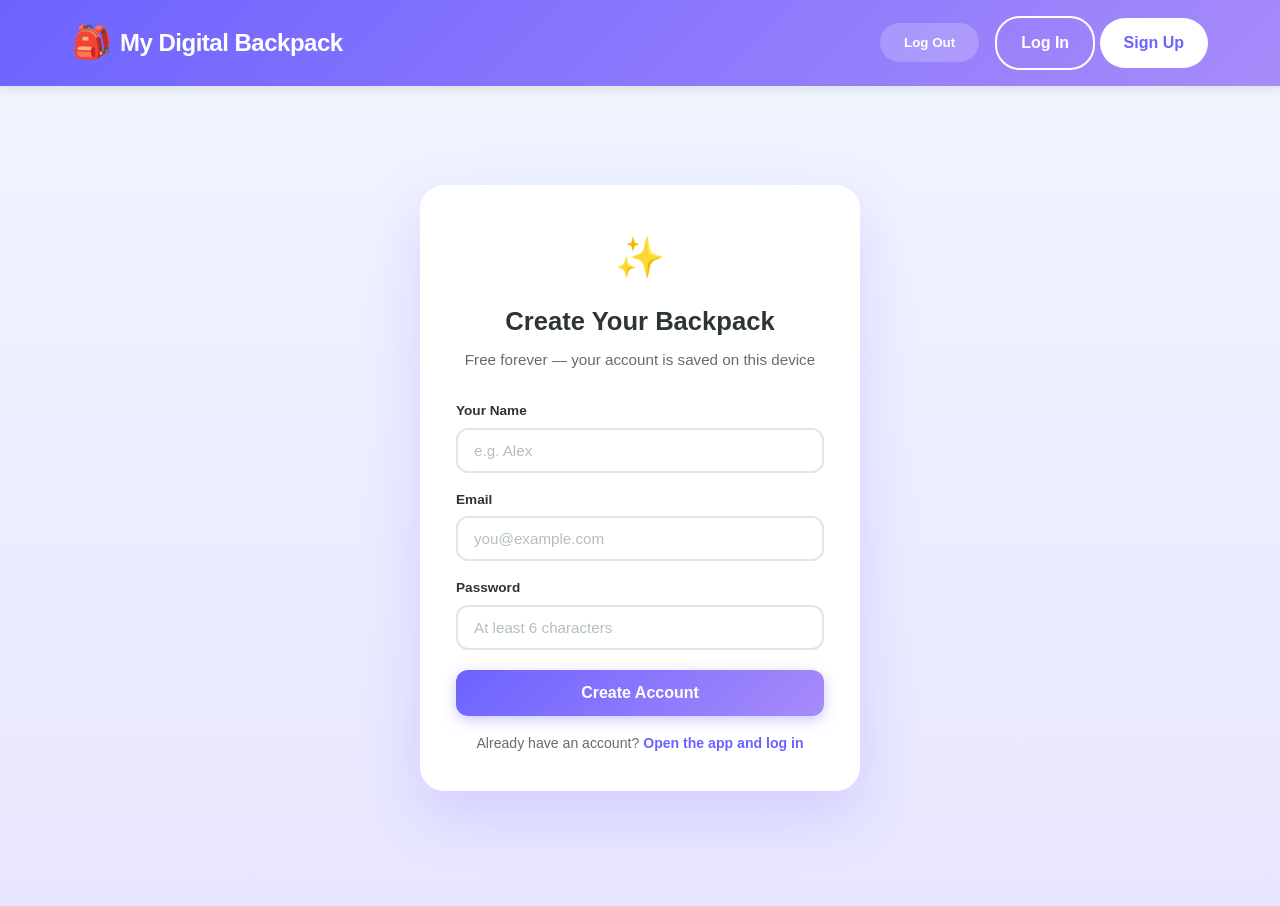
==== accountcreate.html @ aacd1d2f "Add html and js files for authentication, these don't have full user authentication functionality: s" ====
<!DOCTYPE html>
<html lang="en">
<head>
  <meta charset="UTF-8">
  <meta name="viewport" content="width=device-width, initial-scale=1.0">
  <title>Create Account — My Digital Backpack</title>
  <link rel="stylesheet" href="styles.css">
  <script src="auth.js" defer></script>
</head>
<body class="account-create-page">

  <header class="top-header">
    <div class="nav-container">
      <div class="header-brand">
        <a href="index.html" class="header-brand-link">
          <span class="backpack-icon">🎒</span>
          <h1>My Digital Backpack</h1>
        </a>
      </div>
      <div class="auth-buttons" id="authButtons">
        <span class="auth-user-wrap" id="authUserWrap" hidden>
          <span class="auth-greeting" id="authGreeting"></span>
          <button type="button" class="btn btn-logout" id="authLogoutBtn">Log Out</button>
        </span>
        <span class="auth-guest-wrap" id="authGuestWrap">
          <a href="index.html" class="btn btn-login">Log In</a>
          <a href="accountcreate.html" class="btn btn-signup">Sign Up</a>
        </span>
      </div>
    </div>
  </header>

  <main class="account-create-main">
    <div class="account-create-card">
      <div class="account-create-header">
        <span class="modal-icon">✨</span>
        <h2>Create Your Backpack</h2>
        <p>Free forever — your account is saved on this device</p>
      </div>
      <form id="accountCreateForm" class="account-create-form" novalidate>
        <div class="form-group">
          <label for="acName">Your Name</label>
          <input type="text" id="acName" name="name" required autocomplete="name" placeholder="e.g. Alex">
        </div>
        <div class="form-group">
          <label for="acEmail">Email</label>
          <input type="email" id="acEmail" name="email" required autocomplete="email" placeholder="you@example.com">
        </div>
        <div class="form-group">
          <label for="acPassword">Password</label>
          <input type="password" id="acPassword" name="password" required autocomplete="new-password" placeholder="At least 6 characters">
        </div>
        <button type="submit" class="modal-btn">Create Account</button>
        <p class="modal-switch">Already have an account? <a href="index.html?login=1">Open the app and log in</a></p>
      </form>
    </div>
  </main>

  <script>
    document.getElementById('accountCreateForm').addEventListener('submit', async function (e) {
      e.preventDefault();
      var name = document.getElementById('acName').value;
      var email = document.getElementById('acEmail').value;
      var password = document.getElementById('acPassword').value;
      var result = await window.registerBackpackAccount(name, email, password);
      if (!result.ok) {
        alert(result.message);
        return;
      }
      window.location.href = 'index.html';
    });
  </script>
</body>
</html>
---- styles.css ----
*, *::before, *::after {
  margin: 0;
  padding: 0;
  box-sizing: border-box;
}

:root {
  --primary: #6C63FF;
  --primary-light: #a5a0ff;
  --accent: #FF6584;
  --bg: #f0f4ff;
  --surface: #ffffff;
  --text: #2d3436;
  --text-light: #636e72;
  --border: #dfe6e9;
  --radius: 16px;
}

body {
  font-family: 'Segoe UI', Tahoma, Geneva, Verdana, sans-serif;
  line-height: 1.6;
  color: var(--text);
  overflow-x: hidden;
  background: var(--bg);
  min-height: 100vh;
  display: flex;
  flex-direction: column;
}

/* =====================
   top header - fixed at top, always visible while scrolling
   ===================== */
.top-header {
  background: linear-gradient(135deg, #6C63FF 0%, #a78bfa 100%);
  color: white;
  padding: 1rem 0;
  position: fixed;
  width: 100%;
  top: 0;
  z-index: 1000;
  box-shadow: 0 2px 10px rgba(0,0,0,0.1);
}

.nav-container {
  max-width: 1200px;
  margin: 0 auto;
  display: flex;
  justify-content: space-between;
  align-items: center;
  padding: 0 2rem;
}

.header-brand {
  display: flex;
  align-items: center;
  gap: 12px;
}

.backpack-icon {
  font-size: 2rem;
}

.top-header h1 {
  font-size: 1.5rem;
  font-weight: 800;
  color: #fff;
  letter-spacing: -0.5px;
}

.auth-buttons {
  display: flex;
  gap: 1rem;
  align-items: center;
}

.auth-user-wrap {
  display: flex;
  align-items: center;
  gap: 0.75rem;
  flex-wrap: wrap;
  justify-content: flex-end;
}

.auth-greeting {
  color: #fff;
  font-weight: 600;
  font-size: 0.95rem;
  max-width: 200px;
  overflow: hidden;
  text-overflow: ellipsis;
  white-space: nowrap;
}

.btn-logout {
  background: rgba(255, 255, 255, 0.2);
  color: #fff;
  border: 2px solid rgba(255, 255, 255, 0.85);
}

.btn-logout:hover {
  background: #fff;
  color: var(--primary);
}

.header-brand-link {
  display: flex;
  align-items: center;
  gap: 0.5rem;
  text-decoration: none;
  color: inherit;
}

/* =====================
   buttons - shared base styles, login/signup variants below
   ===================== */
.btn {
  padding: 0.75rem 1.5rem;
  border-radius: 25px;
  font-weight: 600;
  cursor: pointer;
  transition: all 0.3s ease;
  border: none;
  text-decoration: none;
  display: inline-block;
}

.btn-login {
  background: transparent;
  color: white;
  border: 2px solid white;
}

.btn-login:hover {
  background: white;
  color: var(--primary);
}

.btn-signup {
  background: white;
  color: var(--primary);
}

.btn-signup:hover {
  transform: translateY(-2px);
  box-shadow: 0 5px 15px rgba(0,0,0,0.2);
}

.btn-large {
  padding: 1rem 2.5rem;
  font-size: 1.1rem;
}

/* =====================
   toolbar / nav - sticks just below the fixed header
   ===================== */
.toolbar {
  background: var(--surface);
  border-bottom: 2px solid var(--border);
  padding: 0 24px;
  display: flex;
  justify-content: center;
  position: sticky;
  top: 80px;
  z-index: 100;
  box-shadow: 0 2px 8px rgba(0,0,0,0.04);
}

.toolbar nav {
  display: flex;
  gap: 4px;
  max-width: 700px;
  width: 100%;
  justify-content: space-between;
}

.toolbar a {
  display: flex;
  flex-direction: column;
  align-items: center;
  gap: 4px;
  text-decoration: none;
  color: var(--text-light);
  font-size: 0.78rem;
  font-weight: 600;
  padding: 12px 16px;
  border-radius: 12px;
  transition: all 0.2s ease;
  position: relative;
}

.toolbar a .nav-icon {
  font-size: 1.4rem;
  line-height: 1;
}

.toolbar a:hover {
  background: var(--bg);
  color: var(--primary);
}

.toolbar a.active {
  color: var(--primary);
  background: #eef0ff;
}

.toolbar a.active::after {
  content: '';
  position: absolute;
  bottom: -2px;
  left: 20%;
  right: 20%;
  height: 3px;
  border-radius: 3px 3px 0 0;
  background: var(--primary);
}

.toolbar .nav-new-wrapper {
  position: relative;
}

.toolbar a.nav-new {
  color: var(--accent);
}

.toolbar a.nav-new:hover {
  background: #fff0f3;
  color: #e84565;
}

/* Dropdown */
.new-dropdown {
  display: none;
  position: absolute;
  top: calc(100% + 10px);
  left: 50%;
  transform: translateX(-50%);
  background: var(--surface);
  border: 1px solid var(--border);
  border-radius: 12px;
  box-shadow: 0 8px 24px rgba(0,0,0,0.12);
  min-width: 180px;
  padding: 8px 0;
  z-index: 200;
  animation: dropdownFade 0.15s ease;
}

.new-dropdown.show {
  display: block;
}

@keyframes dropdownFade {
  from { opacity: 0; transform: translateX(-50%) translateY(-6px); }
  to   { opacity: 1; transform: translateX(-50%) translateY(0); }
}

.new-dropdown a {
  display: flex;
  flex-direction: row;
  align-items: center;
  gap: 10px;
  padding: 10px 18px;
  font-size: 0.9rem;
  font-weight: 600;
  color: var(--text);
  text-decoration: none;
  border-radius: 0;
  transition: background 0.15s;
}

.new-dropdown a:hover {
  background: var(--bg);
  color: var(--primary);
}

.new-dropdown a .dropdown-icon {
  font-size: 1.2rem;
}

/* =====================
   page system - only the active page is shown, the rest are hidden
   ===================== */
.page {
  display: none;
  flex: 1;
  flex-direction: column;
}

.page.active {
  display: flex;
  flex-direction: column;
}

main {
  flex: 1;
  padding-top: 80px; /* height of fixed header */
}

/* =====================
   inner pages - timer, games, music, and to-do all share this layout
   ===================== */
.inner-page-content {
  flex: 1;
  max-width: 960px;
  width: 100%;
  margin: 0 auto;
  padding: 40px 24px 60px;
}

.page-title {
  font-size: 1.35rem;
  font-weight: 700;
  color: var(--text);
  margin-bottom: 8px;
}

.page-subtitle {
  font-size: 0.95rem;
  color: var(--text-light);
  margin-bottom: 32px;
}

/* =====================
   empty state - shown when a page has no content yet
   ===================== */
.empty-state {
  display: flex;
  flex-direction: column;
  align-items: center;
  justify-content: center;
  padding: 80px 24px;
  text-align: center;
}

.empty-state .empty-icon {
  font-size: 4rem;
  margin-bottom: 20px;
  opacity: 0.6;
}

.empty-state h2 {
  font-size: 1.25rem;
  font-weight: 700;
  color: var(--text);
  margin-bottom: 8px;
}

.empty-state p {
  font-size: 0.95rem;
  color: var(--text-light);
  max-width: 360px;
  line-height: 1.6;
  margin-bottom: 28px;
}

.btn-add {
  display: inline-flex;
  align-items: center;
  gap: 8px;
  background: var(--primary);
  color: #fff !important;
  border: none;
  padding: 12px 28px;
  border-radius: 999px;
  font-size: 0.95rem;
  font-weight: 600;
  cursor: pointer;
  transition: transform 0.2s, box-shadow 0.2s;
  box-shadow: 0 4px 14px rgba(108, 99, 255, 0.35);
  text-decoration: none;
}

.btn-add:hover {
  transform: translateY(-2px);
  box-shadow: 0 6px 20px rgba(108, 99, 255, 0.45);
}

/* =====================
   hero - the big full-screen intro at the top of the homepage
   ===================== */
.hero {
  min-height: 100vh;
  background: linear-gradient(135deg, #6C63FF 0%, #a78bfa 100%);
  display: flex;
  align-items: center;
  justify-content: center;
  text-align: center;
  color: white;
  padding: 6rem 2rem 2rem;
}

.hero-content {
  max-width: 800px;
  animation: fadeInUp 1s ease-out;
}

@keyframes fadeInUp {
  from { opacity: 0; transform: translateY(30px); }
  to   { opacity: 1; transform: translateY(0); }
}

.hero h1 {
  font-size: 3.5rem;
  margin-bottom: 1rem;
  font-weight: 800;
  text-shadow: 2px 2px 4px rgba(0,0,0,0.2);
}

.hero .tagline {
  font-size: 1.5rem;
  margin-bottom: 2rem;
  opacity: 0.95;
}

.hero-description {
  font-size: 1.1rem;
  margin-bottom: 3rem;
  line-height: 1.8;
  opacity: 0.9;
}

.cta-buttons {
  display: flex;
  gap: 1.5rem;
  justify-content: center;
  flex-wrap: wrap;
}

/* =====================
   demo tabs - radio inputs act as tab state, labels do the clicking
   ===================== */
.demo-section {
  padding: 5rem 2rem;
  background: white;
}

.container {
  max-width: 1200px;
  margin: 0 auto;
}

.section-title {
  text-align: center;
  font-size: 2.5rem;
  margin-bottom: 1rem;
  color: var(--primary);
  font-weight: 700;
}

.section-subtitle {
  text-align: center;
  color: #666;
  margin-bottom: 3rem;
  font-size: 1.1rem;
}

.demo-tabs input[type="radio"] {
  display: none;
}

.tab-labels {
  display: flex;
  justify-content: center;
  gap: 1rem;
  margin-bottom: 3rem;
  flex-wrap: wrap;
}

.tab-btn {
  background: white;
  border: 2px solid var(--border);
  padding: 1rem 2rem;
  border-radius: 12px;
  cursor: pointer;
  font-size: 1rem;
  font-weight: 600;
  color: #666;
  transition: all 0.3s ease;
  display: flex;
  align-items: center;
  gap: 0.5rem;
}

.tab-btn:hover {
  border-color: var(--primary);
  color: var(--primary);
}

#tab-schedule:checked ~ .tab-labels label[for="tab-schedule"],
#tab-tasks:checked ~ .tab-labels label[for="tab-tasks"],
#tab-progress:checked ~ .tab-labels label[for="tab-progress"] {
  background: linear-gradient(135deg, #6C63FF 0%, #a78bfa 100%);
  color: white;
  border-color: transparent;
}

.tab-icon {
  font-size: 1.5rem;
}

.demo-content {
  position: relative;
  min-height: 500px;
}

.tab-content {
  display: none;
  animation: fadeIn 0.5s ease-out;
}

#tab-schedule:checked ~ .demo-content .schedule-content,
#tab-tasks:checked ~ .demo-content .tasks-content,
#tab-progress:checked ~ .demo-content .progress-content {
  display: block;
}

@keyframes fadeIn {
  from { opacity: 0; }
  to   { opacity: 1; }
}

.demo-visual {
  display: grid;
  grid-template-columns: 1fr 1fr;
  gap: 3rem;
  align-items: center;
}

.schedule-mockup,
.tasks-mockup,
.progress-mockup {
  background: white;
  border-radius: 15px;
  padding: 2rem;
  box-shadow: 0 10px 40px rgba(0,0,0,0.1);
}

.schedule-header,
.task-header,
.progress-header {
  display: flex;
  justify-content: space-between;
  align-items: center;
  margin-bottom: 1.5rem;
  padding-bottom: 1rem;
  border-bottom: 2px solid #f0f0f0;
}

.schedule-header h3,
.task-header h3,
.progress-header h3 {
  color: var(--primary);
  font-size: 1.3rem;
}

.week-indicator,
.date-indicator,
.semester-indicator {
  color: #999;
  font-size: 0.9rem;
}

.schedule-grid {
  display: flex;
  flex-direction: column;
  gap: 1rem;
}

.time-slot {
  display: flex;
  align-items: center;
  gap: 1rem;
}

.time {
  color: #999;
  font-size: 0.9rem;
  min-width: 80px;
}

.class-block {
  flex: 1;
  padding: 1rem;
  border-radius: 8px;
  font-weight: 600;
  color: white;
}

.class-block.math    { background: linear-gradient(135deg, #6C63FF 0%, #a78bfa 100%); }
.class-block.science { background: linear-gradient(135deg, #f093fb 0%, #f5576c 100%); }
.class-block.study   { background: linear-gradient(135deg, #4facfe 0%, #00f2fe 100%); }
.class-block.english { background: linear-gradient(135deg, #43e97b 0%, #38f9d7 100%); }

.task-list {
  display: flex;
  flex-direction: column;
  gap: 1rem;
}

.task-item {
  display: flex;
  align-items: center;
  gap: 1rem;
  padding: 1rem;
  border-radius: 10px;
  background: #f8f9fa;
  transition: all 0.3s ease;
}

.task-item:hover {
  background: #e9ecef;
  transform: translateX(5px);
}

.task-checkbox {
  width: 20px;
  height: 20px;
  border: 2px solid var(--primary);
  border-radius: 4px;
  flex-shrink: 0;
}

.task-checkbox.checked {
  background: var(--primary);
  position: relative;
}

.task-checkbox.checked::after {
  content: '✓';
  color: white;
  position: absolute;
  top: 50%;
  left: 50%;
  transform: translate(-50%, -50%);
  font-size: 14px;
}

.task-info {
  flex: 1;
  display: flex;
  flex-direction: column;
  gap: 0.25rem;
}

.task-title {
  font-weight: 600;
  color: #333;
}

.task-meta {
  font-size: 0.85rem;
  color: #999;
}

.priority-badge {
  padding: 0.25rem 0.75rem;
  border-radius: 20px;
  font-size: 0.8rem;
  font-weight: 600;
}

.priority-badge.high   { background: #fee; color: #e74c3c; }
.priority-badge.medium { background: #fff3cd; color: #f39c12; }

.task-item.completed { opacity: 0.6; }
.task-item.completed .task-title { text-decoration: line-through; }

.checkmark {
  color: #27ae60;
  font-size: 1.5rem;
}

.progress-stats {
  display: flex;
  flex-direction: column;
  gap: 1.5rem;
}

.stat-card {
  padding: 1.5rem;
  background: linear-gradient(135deg, #f8f9fa 0%, #e9ecef 100%);
  border-radius: 12px;
}

.stat-number {
  font-size: 2.5rem;
  font-weight: 800;
  color: var(--primary);
  margin-bottom: 0.5rem;
}

.stat-label {
  color: #666;
  font-weight: 600;
  margin-bottom: 0.75rem;
}

.stat-bar {
  height: 8px;
  background: #ddd;
  border-radius: 4px;
  overflow: hidden;
}

.stat-fill {
  height: 100%;
  background: linear-gradient(135deg, #6C63FF 0%, #a78bfa 100%);
  border-radius: 4px;
  transition: width 1s ease-out;
}

.stat-trend { margin-top: 0.5rem; font-size: 0.9rem; font-weight: 600; }
.stat-trend.positive { color: #27ae60; }

.course-dots {
  display: flex;
  gap: 0.5rem;
  margin-top: 0.5rem;
}

.dot {
  width: 12px;
  height: 12px;
  border-radius: 50%;
}

.dot.success { background: #27ae60; }
.dot.warning { background: #f39c12; }

.feature-description { padding: 2rem; }

.feature-description h4 {
  color: var(--primary);
  font-size: 1.5rem;
  margin-bottom: 1rem;
}

.feature-description p {
  color: #666;
  line-height: 1.8;
  font-size: 1.1rem;
}

/* =====================
   gallery / slider - CSS :target trick switches slides without JS
   ===================== */
.gallery-section {
  padding: 5rem 2rem;
  background: var(--bg);
}

.slider {
  position: relative;
  width: 80%;
  max-width: 900px;
  height: 500px;
  overflow: hidden;
  margin: 0 auto;
  border-radius: 15px;
  box-shadow: 0 10px 40px rgba(0,0,0,0.15);
}

.slide {
  position: absolute;
  width: 100%;
  height: 100%;
  opacity: 0;
  transition: opacity 0.5s ease-in-out;
}

.slide:target { opacity: 1; }
.slide:first-child { opacity: 1; }

.slide img {
  width: 100%;
  height: 100%;
  object-fit: cover;
}

.slider-nav {
  position: absolute;
  top: 50%;
  transform: translateY(-50%);
  background-color: rgba(108, 99, 255, 0.8);
  color: white;
  text-decoration: none;
  padding: 1rem 1.2rem;
  font-size: 1.5rem;
  border-radius: 8px;
  transition: background-color 0.3s;
  z-index: 10;
  opacity: 0;
  pointer-events: none;
}

.slider-nav:hover { background-color: rgba(167, 139, 250, 0.9); }
.slider-nav.prev { left: 1rem; }
.slider-nav.next { right: 1rem; }

#slide1:target ~ .slider-nav.prev:nth-of-type(1),
.slide:first-child:not(:target) ~ .slider-nav.prev:nth-of-type(1) { opacity: 1; pointer-events: auto; }

#slide1:target ~ .slider-nav.next:nth-of-type(5),
.slide:first-child:not(:target) ~ .slider-nav.next:nth-of-type(5) { opacity: 1; pointer-events: auto; }

#slide2:target ~ .slider-nav.prev:nth-of-type(2) { opacity: 1; pointer-events: auto; }
#slide2:target ~ .slider-nav.next:nth-of-type(6) { opacity: 1; pointer-events: auto; }
#slide3:target ~ .slider-nav.prev:nth-of-type(3) { opacity: 1; pointer-events: auto; }
#slide3:target ~ .slider-nav.next:nth-of-type(7) { opacity: 1; pointer-events: auto; }
#slide4:target ~ .slider-nav.prev:nth-of-type(4) { opacity: 1; pointer-events: auto; }
#slide4:target ~ .slider-nav.next:nth-of-type(8) { opacity: 1; pointer-events: auto; }

/* =====================
   features - the 6-card grid explaining what the app does
   ===================== */
.features {
  padding: 5rem 2rem;
  background: white;
}

.features-grid {
  display: grid;
  grid-template-columns: repeat(auto-fit, minmax(280px, 1fr));
  gap: 2rem;
}

.feature-card {
  background: white;
  border-radius: 15px;
  padding: 2rem;
  box-shadow: 0 5px 20px rgba(0,0,0,0.08);
  transition: transform 0.3s ease, box-shadow 0.3s ease;
  text-align: center;
}

.feature-card:hover {
  transform: translateY(-10px);
  box-shadow: 0 10px 30px rgba(108, 99, 255, 0.2);
}

.feature-icon {
  font-size: 3rem;
  margin-bottom: 1rem;
}

.feature-card h3 {
  color: var(--primary);
  margin-bottom: 1rem;
  font-size: 1.4rem;
}

.feature-card p {
  color: #666;
  line-height: 1.6;
}

/* =====================
   testimonials - used here as differentiator cards, not real reviews
   ===================== */
.testimonials-section {
  padding: 5rem 2rem;
  background: var(--bg);
}

.testimonials-grid {
  display: grid;
  grid-template-columns: repeat(auto-fit, minmax(300px, 1fr));
  gap: 2rem;
}

.testimonial-card {
  background: white;
  border-radius: 15px;
  padding: 2rem;
  box-shadow: 0 5px 20px rgba(0,0,0,0.08);
  position: relative;
}

.quote-icon {
  font-size: 4rem;
  color: var(--primary);
  opacity: 0.2;
  position: absolute;
  top: 1rem;
  left: 1rem;
}

.testimonial-text {
  color: #555;
  font-size: 1.05rem;
  line-height: 1.7;
  margin: 2rem 0 1.5rem;
}

.testimonial-author {
  display: flex;
  align-items: center;
  gap: 1rem;
  margin-top: 1.5rem;
  padding-top: 1.5rem;
  border-top: 2px solid #f0f0f0;
}

.author-avatar { font-size: 2.5rem; }
.author-name   { font-weight: 700; color: #333; }
.author-school { font-size: 0.9rem; color: #999; }

/* =====================
   CTA section - bottom banner to get people to sign up
   ===================== */
.cta-section {
  padding: 5rem 2rem;
  background: linear-gradient(135deg, #6C63FF 0%, #a78bfa 100%);
  color: white;
  text-align: center;
}

.cta-content h2 {
  font-size: 2.5rem;
  margin-bottom: 1rem;
}

.cta-content p {
  font-size: 1.2rem;
  margin-bottom: 2rem;
  opacity: 0.95;
}

.cta-buttons-bottom {
  display: flex;
  flex-direction: column;
  align-items: center;
  gap: 1rem;
}

.cta-note {
  font-size: 0.9rem;
  opacity: 0.8;
}

/* =====================
   footer - dark bar at the bottom with team info
   ===================== */
.footer {
  background: #2c3e50;
  color: white;
  padding: 3rem 2rem 1rem;
}

.footer-content {
  display: grid;
  grid-template-columns: repeat(auto-fit, minmax(250px, 1fr));
  gap: 2rem;
  margin-bottom: 2rem;
}

.footer-section h3 {
  color: var(--primary-light);
  margin-bottom: 1rem;
}

.footer-section p {
  color: #bbb;
  line-height: 1.8;
}

.footer-links { list-style: none; }

.footer-links li { margin-bottom: 0.5rem; }

.footer-links a {
  color: #bbb;
  text-decoration: none;
  transition: color 0.3s ease;
}

.footer-links a:hover { color: var(--primary-light); }

.footer-bottom {
  text-align: center;
  padding-top: 2rem;
  border-top: 1px solid #34495e;
  color: #999;
}

/* =====================
   responsive - shrink and restack things for tablets and phones
   ===================== */
@media (max-width: 968px) {
  .demo-visual { grid-template-columns: 1fr; }
  .tab-labels  { gap: 0.5rem; }
  .tab-btn     { padding: 0.8rem 1.5rem; font-size: 0.9rem; }
}

@media (max-width: 768px) {
  .hero { padding: 5rem 1rem 2rem; }
  .hero h1 { font-size: 2rem; }
  .hero .tagline { font-size: 1.1rem; }
  .hero-description { font-size: 1rem; }
  .nav-container { padding: 0 1rem; }
  .top-header h1 { font-size: 1.2rem; }
  .auth-buttons  { gap: 0.5rem; }
  .btn           { padding: 0.6rem 1rem; font-size: 0.85rem; }
  .btn-large     { padding: 0.9rem 1.8rem; font-size: 1rem; }
  .cta-buttons   { gap: 1rem; }
  .demo-section, .features, .testimonials-section, .cta-section, .gallery-section { padding: 3rem 1rem; }
  .slider        { width: 95%; height: 350px; }
  .slider-nav    { padding: 0.7rem 0.9rem; font-size: 1.3rem; }
  .section-title { font-size: 2rem; }
  .features-grid, .testimonials-grid { grid-template-columns: 1fr; gap: 1.5rem; }
  .feature-card  { padding: 1.5rem; }
  .feature-icon  { font-size: 2.5rem; }
  .feature-card h3 { font-size: 1.2rem; }
  .cta-content h2  { font-size: 2rem; }
  .cta-content p   { font-size: 1rem; }
  .toolbar a     { padding: 10px 10px; font-size: 0.7rem; }
  .toolbar a .nav-icon { font-size: 1.2rem; }
}

@media (max-width: 480px) {
  .backpack-icon { font-size: 1.4rem; }
  .top-header h1 { font-size: 1rem; }
  .auth-buttons  { gap: 0.3rem; }
  .btn           { padding: 0.5rem 0.8rem; font-size: 0.8rem; }
  .hero h1       { font-size: 1.8rem; }
  .hero .tagline { font-size: 1rem; }
  .hero-description { font-size: 0.95rem; }
  .btn-large     { padding: 0.8rem 1.5rem; font-size: 0.95rem; }
  .cta-buttons   { flex-direction: column; width: 100%; padding: 0 1rem; }
  .cta-buttons .btn { width: 100%; }
  .slider        { height: 280px; }
  .slider-nav    { padding: 0.5rem 0.7rem; font-size: 1.2rem; }
  .section-title { font-size: 1.8rem; }
  .tab-btn       { padding: 0.7rem 1rem; font-size: 0.85rem; }
  .tab-icon      { font-size: 1.2rem; }
  .cta-content h2 { font-size: 1.8rem; }
  .time          { min-width: 60px; font-size: 0.8rem; }
  .class-block   { padding: 0.8rem; font-size: 0.9rem; }
}

/* =====================
   backpack: browse, notebook editor, flashcard editor and test -yr
   ===================== */

/* breadcrumb */
.bp-breadcrumb {
  display: flex;
  align-items: center;
  gap: 6px;
  flex-wrap: wrap;
  margin-bottom: 1.5rem;
  font-size: 0.95rem;
  font-weight: 600;
}

.bp-crumb--link {
  color: var(--primary);
  cursor: pointer;
  transition: opacity 0.2s;
}

.bp-crumb--link:hover { opacity: 0.7; }

.bp-crumb-sep {
  color: var(--text-light);
  font-size: 0.85rem;
}

/* empty state inside backpack */
.bp-empty {
  display: flex;
  flex-direction: column;
  align-items: center;
  text-align: center;
  padding: 60px 24px;
}

.bp-empty-icon {
  font-size: 3.5rem;
  margin-bottom: 16px;
  opacity: 0.5;
}

.bp-empty h2 {
  font-size: 1.2rem;
  font-weight: 700;
  color: var(--text);
  margin-bottom: 6px;
}

.bp-empty p {
  font-size: 0.95rem;
  color: var(--text-light);
  max-width: 340px;
}

/* items grid */
.bp-grid {
  display: grid;
  grid-template-columns: repeat(auto-fill, minmax(150px, 1fr));
  gap: 1rem;
  margin-bottom: 2rem;
}

.bp-item {
  background: var(--surface);
  border: 2px solid var(--border);
  border-radius: 16px;
  padding: 1.25rem 1rem 1rem;
  cursor: pointer;
  transition: all 0.2s;
  display: flex;
  flex-direction: column;
  gap: 6px;
  position: relative;
}

.bp-item:hover {
  border-color: var(--primary-light);
  transform: translateY(-3px);
  box-shadow: 0 6px 20px rgba(108, 99, 255, 0.12);
}

.bp-item-top {
  display: flex;
  justify-content: space-between;
  align-items: flex-start;
}

.bp-item-icon {
  font-size: 2rem;
  line-height: 1;
}

.bp-item-delete {
  background: none;
  border: none;
  font-size: 1rem;
  cursor: pointer;
  opacity: 0;
  transition: opacity 0.2s;
  padding: 2px;
  border-radius: 6px;
}

.bp-item:hover .bp-item-delete { opacity: 0.6; }
.bp-item-delete:hover { opacity: 1 !important; }

.bp-item-name {
  font-size: 0.95rem;
  font-weight: 700;
  color: var(--text);
  overflow: hidden;
  text-overflow: ellipsis;
  white-space: nowrap;
}

.bp-item-type {
  font-size: 0.75rem;
  color: var(--text-light);
  font-weight: 600;
}

/* add button + dropdown */
.bp-add-bar {
  position: relative;
  display: inline-block;
  margin-top: 0.5rem;
}

.bp-add-btn {
  background: linear-gradient(135deg, #6C63FF 0%, #a78bfa 100%);
  color: #fff;
  border: none;
  padding: 12px 28px;
  border-radius: 999px;
  font-size: 0.95rem;
  font-weight: 700;
  font-family: inherit;
  cursor: pointer;
  transition: transform 0.2s, box-shadow 0.2s;
  box-shadow: 0 4px 14px rgba(108, 99, 255, 0.35);
}

.bp-add-btn:hover {
  transform: translateY(-2px);
  box-shadow: 0 6px 20px rgba(108, 99, 255, 0.45);
}

.bp-add-menu {
  display: none;
  position: absolute;
  bottom: calc(100% + 10px);
  left: 0;
  background: var(--surface);
  border: 1px solid var(--border);
  border-radius: 12px;
  box-shadow: 0 8px 24px rgba(0,0,0,0.12);
  min-width: 180px;
  padding: 6px 0;
  z-index: 50;
}

.bp-add-menu.show { display: block; }

.bp-add-menu button {
  display: flex;
  align-items: center;
  gap: 8px;
  width: 100%;
  padding: 10px 18px;
  border: none;
  background: none;
  font-size: 0.9rem;
  font-weight: 600;
  font-family: inherit;
  color: var(--text);
  cursor: pointer;
  transition: background 0.15s;
}

.bp-add-menu button:hover {
  background: var(--bg);
  color: var(--primary);
}

/* editor header (shared by notebook + flashcards) */
.bp-editor-header {
  display: flex;
  align-items: center;
  gap: 1rem;
  margin-bottom: 1.5rem;
  flex-wrap: wrap;
}

.bp-back-btn {
  background: none;
  border: 2px solid var(--border);
  border-radius: 10px;
  padding: 8px 16px;
  font-size: 0.9rem;
  font-weight: 600;
  font-family: inherit;
  color: var(--text);
  cursor: pointer;
  transition: all 0.2s;
}

.bp-back-btn:hover {
  border-color: var(--primary);
  color: var(--primary);
  background: #eef0ff;
}

.bp-editor-title {
  font-size: 1.15rem;
  font-weight: 700;
  color: var(--text);
  flex: 1;
  min-width: 0;
  overflow: hidden;
  text-overflow: ellipsis;
  white-space: nowrap;
}

.bp-test-btn {
  background: linear-gradient(135deg, #43e97b 0%, #38f9d7 100%);
  color: #fff;
  border: none;
  padding: 10px 22px;
  border-radius: 999px;
  font-size: 0.9rem;
  font-weight: 700;
  font-family: inherit;
  cursor: pointer;
  transition: transform 0.2s, box-shadow 0.2s;
  box-shadow: 0 4px 14px rgba(67, 233, 123, 0.3);
  white-space: nowrap;
}

.bp-test-btn:hover {
  transform: translateY(-2px);
  box-shadow: 0 6px 18px rgba(67, 233, 123, 0.4);
}

/* notebook editor */
.bp-notebook-area {
  width: 100%;
  min-height: 420px;
  padding: 1.5rem;
  border: 2px solid var(--border);
  border-radius: 16px;
  font-family: inherit;
  font-size: 1rem;
  line-height: 1.7;
  color: var(--text);
  resize: vertical;
  outline: none;
  transition: border-color 0.2s, box-shadow 0.2s;
}

.bp-notebook-area:focus {
  border-color: var(--primary);
  box-shadow: 0 0 0 3px rgba(108, 99, 255, 0.12);
}

/* flashcard editor rows */
.bp-cards-list {
  display: flex;
  flex-direction: column;
  gap: 10px;
  margin-bottom: 1.5rem;
}

.bp-card-row {
  display: flex;
  align-items: center;
  gap: 10px;
  background: var(--surface);
  border: 2px solid var(--border);
  border-radius: 14px;
  padding: 12px 14px;
  transition: border-color 0.2s;
}

.bp-card-row:focus-within {
  border-color: var(--primary-light);
}

.bp-card-fields {
  flex: 1;
  display: flex;
  gap: 10px;
  min-width: 0;
}

.bp-card-input {
  flex: 1;
  min-width: 0;
  padding: 10px 14px;
  border: 2px solid var(--border);
  border-radius: 10px;
  font-size: 0.9rem;
  font-family: inherit;
  color: var(--text);
  outline: none;
  transition: border-color 0.2s;
}

.bp-card-input:focus {
  border-color: var(--primary);
}

.bp-card-input::placeholder { color: #b2bec3; }

.bp-card-delete {
  background: none;
  border: none;
  font-size: 1.1rem;
  cursor: pointer;
  opacity: 0.4;
  transition: opacity 0.2s;
  padding: 4px;
  flex-shrink: 0;
}

.bp-card-delete:hover { opacity: 1; }

.bp-add-card-btn {
  background: none;
  border: 2px dashed var(--border);
  border-radius: 14px;
  padding: 14px;
  font-size: 0.95rem;
  font-weight: 600;
  font-family: inherit;
  color: var(--text-light);
  cursor: pointer;
  transition: all 0.2s;
  width: 100%;
}

.bp-add-card-btn:hover {
  border-color: var(--primary);
  color: var(--primary);
  background: #eef0ff;
}

/* flashcard test mode */
.bp-flashcard-container {
  perspective: 1000px;
  display: flex;
  justify-content: center;
  padding: 2rem 0;
}

.bp-flashcard {
  width: 100%;
  max-width: 440px;
  height: 280px;
  cursor: pointer;
  position: relative;
}

.bp-flashcard-inner {
  position: relative;
  width: 100%;
  height: 100%;
  transition: transform 0.5s;
  transform-style: preserve-3d;
}

.bp-flashcard.flipped .bp-flashcard-inner {
  transform: rotateY(180deg);
}

.bp-flashcard-front,
.bp-flashcard-back {
  position: absolute;
  top: 0; left: 0;
  width: 100%;
  height: 100%;
  backface-visibility: hidden;
  border-radius: 20px;
  padding: 2rem;
  display: flex;
  flex-direction: column;
  align-items: center;
  justify-content: center;
  text-align: center;
  box-shadow: 0 10px 40px rgba(0,0,0,0.1);
}

.bp-flashcard-front {
  background: linear-gradient(135deg, #6C63FF 0%, #a78bfa 100%);
  color: white;
}

.bp-flashcard-back {
  background: linear-gradient(135deg, #43e97b 0%, #38f9d7 100%);
  color: white;
  transform: rotateY(180deg);
}

.bp-fc-label {
  font-size: 0.8rem;
  font-weight: 700;
  text-transform: uppercase;
  letter-spacing: 1px;
  opacity: 0.7;
  margin-bottom: 12px;
}

.bp-fc-text {
  font-size: 1.4rem;
  font-weight: 700;
  line-height: 1.5;
  word-break: break-word;
}

.bp-fc-hint {
  font-size: 0.8rem;
  opacity: 0.5;
  margin-top: auto;
  padding-top: 16px;
}

.bp-test-nav {
  display: flex;
  justify-content: center;
  gap: 0.75rem;
}

.bp-test-nav-btn {
  padding: 10px 24px;
  border: 2px solid var(--border);
  border-radius: 12px;
  background: var(--surface);
  font-size: 0.9rem;
  font-weight: 600;
  font-family: inherit;
  cursor: pointer;
  color: var(--text);
  transition: all 0.2s;
}

.bp-test-nav-btn:disabled {
  opacity: 0.35;
  cursor: not-allowed;
}

.bp-test-nav-btn:not(:disabled):hover {
  border-color: var(--primary);
  color: var(--primary);
  background: #eef0ff;
}

.bp-test-flip-btn {
  background: linear-gradient(135deg, #6C63FF 0%, #a78bfa 100%);
  color: #fff;
  border-color: transparent;
}

.bp-test-flip-btn:not(:disabled):hover {
  background: linear-gradient(135deg, #5b52ee 0%, #9678f0 100%);
  color: #fff;
}

/* responsive tweaks */
@media (max-width: 480px) {
  .bp-grid {
    grid-template-columns: repeat(auto-fill, minmax(130px, 1fr));
    gap: 0.75rem;
  }
  .bp-card-fields { flex-direction: column; }
  .bp-flashcard { height: 240px; }
  .bp-fc-text { font-size: 1.15rem; }
  .bp-test-nav-btn { padding: 8px 16px; font-size: 0.85rem; }
}

/* =====================
   pomodoro timer - study/break mode buttons and countdown display
   ===================== */
.pomo-wrapper {
  display: flex;
  flex-direction: column;
  align-items: center;
  gap: 2.5rem;
}

.pomo-buttons {
  display: flex;
  gap: 1rem;
  flex-wrap: wrap;
  justify-content: center;
}

.pomo-btn {
  padding: 1rem 2rem;
  border: none;
  border-radius: 14px;
  font-size: 1.05rem;
  font-weight: 700;
  font-family: inherit;
  cursor: pointer;
  transition: transform 0.2s, box-shadow 0.2s, opacity 0.2s;
  color: #fff;
}

.pomo-btn:hover {
  transform: translateY(-3px);
}

.pomo-btn.active-mode {
  box-shadow: 0 0 0 3px #fff, 0 0 0 6px var(--primary);
}

.pomo-btn--study {
  background: linear-gradient(135deg, #6C63FF 0%, #a78bfa 100%);
  box-shadow: 0 4px 14px rgba(108, 99, 255, 0.35);
}

.pomo-btn--short {
  background: linear-gradient(135deg, #43e97b 0%, #38f9d7 100%);
  box-shadow: 0 4px 14px rgba(67, 233, 123, 0.3);
}

.pomo-btn--long {
  background: linear-gradient(135deg, #f093fb 0%, #f5576c 100%);
  box-shadow: 0 4px 14px rgba(240, 147, 251, 0.3);
}

.pomo-display {
  display: flex;
  flex-direction: column;
  align-items: center;
  gap: 1.25rem;
  background: var(--surface);
  border-radius: 24px;
  padding: 3rem 4rem;
  box-shadow: 0 10px 40px rgba(0, 0, 0, 0.08);
  min-width: 320px;
}

.pomo-time {
  font-size: 5rem;
  font-weight: 800;
  color: var(--primary);
  letter-spacing: 2px;
  font-variant-numeric: tabular-nums;
  line-height: 1;
}

.pomo-controls {
  display: flex;
  gap: 0.75rem;
}

.pomo-ctrl {
  padding: 0.7rem 1.6rem;
  border: 2px solid var(--border);
  border-radius: 12px;
  background: #fff;
  font-size: 0.95rem;
  font-weight: 600;
  font-family: inherit;
  cursor: pointer;
  transition: all 0.2s;
  color: var(--text);
}

.pomo-ctrl:disabled {
  opacity: 0.45;
  cursor: not-allowed;
}

.pomo-ctrl:not(:disabled):hover {
  border-color: var(--primary);
  color: var(--primary);
  background: #eef0ff;
}

.pomo-ctrl--reset:not(:disabled):hover {
  border-color: var(--accent);
  color: var(--accent);
  background: #fff0f3;
}

.pomo-label {
  font-size: 0.95rem;
  color: var(--text-light);
  font-weight: 600;
}

@media (max-width: 480px) {
  .pomo-btn {
    padding: 0.85rem 1.4rem;
    font-size: 0.95rem;
  }
  .pomo-display {
    padding: 2rem 1.5rem;
    min-width: unset;
    width: 100%;
  }
  .pomo-time {
    font-size: 3.5rem;
  }
}

/* =====================
   lofi music player -yr
   ===================== */
.lofi-player {
  display: flex;
  flex-direction: column;
  align-items: center;
  gap: 2rem;
}

.lofi-now-playing {
  display: flex;
  align-items: center;
  gap: 1.5rem;
  background: linear-gradient(135deg, #6C63FF 0%, #a78bfa 100%);
  border-radius: 20px;
  padding: 2rem 2.5rem;
  width: 100%;
  max-width: 520px;
  box-shadow: 0 10px 40px rgba(108, 99, 255, 0.25);
  color: #fff;
}

.lofi-vinyl {
  font-size: 3.5rem;
  line-height: 1;
  animation: none;
  flex-shrink: 0;
}

.lofi-vinyl.spinning {
  animation: vinylSpin 3s linear infinite;
}

@keyframes vinylSpin {
  from { transform: rotate(0deg); }
  to   { transform: rotate(360deg); }
}

.lofi-track-info {
  display: flex;
  flex-direction: column;
  gap: 4px;
  min-width: 0;
}

.lofi-track-title {
  font-size: 1.3rem;
  font-weight: 700;
  white-space: nowrap;
  overflow: hidden;
  text-overflow: ellipsis;
}

.lofi-track-sub {
  font-size: 0.85rem;
  opacity: 0.75;
}

.lofi-controls {
  display: flex;
  align-items: center;
  gap: 0.6rem;
}

.lofi-ctrl {
  width: 48px;
  height: 48px;
  border: 2px solid var(--border);
  border-radius: 50%;
  background: var(--surface);
  font-size: 1.2rem;
  cursor: pointer;
  display: flex;
  align-items: center;
  justify-content: center;
  transition: all 0.2s;
  padding: 0;
  font-family: inherit;
}

.lofi-ctrl:hover {
  border-color: var(--primary);
  background: #eef0ff;
  transform: scale(1.08);
}

.lofi-ctrl--play {
  width: 60px;
  height: 60px;
  font-size: 1.5rem;
  background: linear-gradient(135deg, #6C63FF 0%, #a78bfa 100%);
  border: none;
  color: #fff;
  box-shadow: 0 4px 14px rgba(108, 99, 255, 0.35);
}

.lofi-ctrl--play:hover {
  background: linear-gradient(135deg, #5b52ee 0%, #9678f0 100%);
  transform: scale(1.1);
}

.lofi-tracklist {
  width: 100%;
  max-width: 520px;
  display: flex;
  flex-direction: column;
  gap: 6px;
}

.lofi-track-row {
  display: flex;
  align-items: center;
  gap: 1rem;
  padding: 12px 16px;
  border-radius: 12px;
  background: var(--surface);
  cursor: pointer;
  transition: all 0.2s;
  border: 2px solid transparent;
}

.lofi-track-row:hover {
  background: #eef0ff;
  border-color: var(--primary-light);
}

.lofi-track-row.active {
  background: #eef0ff;
  border-color: var(--primary);
}

.lofi-track-num {
  font-size: 0.85rem;
  font-weight: 700;
  color: var(--text-light);
  min-width: 24px;
  text-align: center;
}

.lofi-track-row.active .lofi-track-num {
  color: var(--primary);
}

.lofi-track-name {
  flex: 1;
  font-size: 0.95rem;
  font-weight: 600;
  color: var(--text);
}

.lofi-track-row.active .lofi-track-name {
  color: var(--primary);
}

.lofi-track-eq {
  font-size: 1rem;
  display: none;
}

.lofi-track-row.active .lofi-track-eq {
  display: inline;
}

@media (max-width: 480px) {
  .lofi-now-playing {
    padding: 1.5rem;
    gap: 1rem;
  }
  .lofi-vinyl {
    font-size: 2.5rem;
  }
  .lofi-track-title {
    font-size: 1.1rem;
  }
  .lofi-ctrl {
    width: 42px;
    height: 42px;
    font-size: 1rem;
  }
  .lofi-ctrl--play {
    width: 52px;
    height: 52px;
    font-size: 1.3rem;
  }
}

/* =====================
   modals - login and signup popups with a blurred backdrop
   ===================== */
.modal-overlay {
  display: none;
  position: fixed;
  inset: 0;
  background: rgba(44, 30, 100, 0.55);
  backdrop-filter: blur(4px);
  z-index: 2000;
  align-items: center;
  justify-content: center;
  padding: 20px;
  animation: modalBgFade 0.2s ease;
}

.modal-overlay.show {
  display: flex;
}

@keyframes modalBgFade {
  from { opacity: 0; }
  to   { opacity: 1; }
}

.modal-box {
  background: #fff;
  border-radius: 24px;
  width: 100%;
  max-width: 420px;
  padding: 40px 36px 36px;
  position: relative;
  box-shadow: 0 24px 60px rgba(108, 99, 255, 0.25);
  animation: modalSlideUp 0.25s ease;
}

@keyframes modalSlideUp {
  from { opacity: 0; transform: translateY(24px) scale(0.97); }
  to   { opacity: 1; transform: translateY(0) scale(1); }
}

.modal-close {
  position: absolute;
  top: 16px;
  right: 18px;
  background: none;
  border: none;
  font-size: 1.1rem;
  color: var(--text-light);
  cursor: pointer;
  width: 32px;
  height: 32px;
  border-radius: 50%;
  display: flex;
  align-items: center;
  justify-content: center;
  transition: background 0.2s, color 0.2s;
}

.modal-close:hover {
  background: var(--bg);
  color: var(--primary);
}

.modal-header {
  text-align: center;
  margin-bottom: 28px;
}

.modal-icon {
  font-size: 2.5rem;
  display: block;
  margin-bottom: 12px;
}

.modal-header h2 {
  font-size: 1.6rem;
  font-weight: 800;
  color: var(--text);
  margin-bottom: 6px;
}

.modal-header p {
  font-size: 0.95rem;
  color: var(--text-light);
}

.modal-body {
  display: flex;
  flex-direction: column;
  gap: 16px;
}

.form-group {
  display: flex;
  flex-direction: column;
  gap: 6px;
}

.form-group label {
  font-size: 0.85rem;
  font-weight: 600;
  color: var(--text);
}

.form-group input {
  padding: 12px 16px;
  border: 2px solid var(--border);
  border-radius: 12px;
  font-size: 0.95rem;
  font-family: inherit;
  color: var(--text);
  transition: border-color 0.2s, box-shadow 0.2s;
  outline: none;
}

.form-group input:focus {
  border-color: var(--primary);
  box-shadow: 0 0 0 3px rgba(108, 99, 255, 0.12);
}

.form-group input::placeholder {
  color: #b2bec3;
}

.forgot-link {
  font-size: 0.82rem;
  color: var(--primary);
  text-decoration: none;
  text-align: right;
  margin-top: -8px;
}

.forgot-link:hover {
  text-decoration: underline;
}

.modal-btn {
  background: linear-gradient(135deg, #6C63FF 0%, #a78bfa 100%);
  color: #fff;
  border: none;
  padding: 14px;
  border-radius: 12px;
  font-size: 1rem;
  font-weight: 700;
  cursor: pointer;
  transition: transform 0.2s, box-shadow 0.2s;
  box-shadow: 0 4px 14px rgba(108, 99, 255, 0.35);
  margin-top: 4px;
  font-family: inherit;
}

.modal-btn:hover {
  transform: translateY(-2px);
  box-shadow: 0 6px 20px rgba(108, 99, 255, 0.45);
}

.modal-switch {
  text-align: center;
  font-size: 0.88rem;
  color: var(--text-light);
}

.modal-switch a {
  color: var(--primary);
  font-weight: 600;
  text-decoration: none;
}

.modal-switch a:hover {
  text-decoration: underline;
}

@media (max-width: 480px) {
  .modal-box {
    padding: 32px 24px 28px;
  }

  .modal-header h2 {
    font-size: 1.35rem;
  }
}

/* =====================
   account create page (standalone signup)
   ===================== */
.account-create-page .top-header {
  position: relative;
}

.account-create-main {
  min-height: calc(100vh - 80px);
  padding: 3rem 1.25rem 4rem;
  display: flex;
  align-items: center;
  justify-content: center;
  background: linear-gradient(180deg, var(--bg) 0%, #e8e6ff 100%);
}

.account-create-card {
  background: #fff;
  border-radius: 24px;
  width: 100%;
  max-width: 440px;
  padding: 40px 36px 36px;
  box-shadow: 0 24px 60px rgba(108, 99, 255, 0.2);
}

.account-create-header {
  text-align: center;
  margin-bottom: 28px;
}

.account-create-header h2 {
  font-size: 1.6rem;
  font-weight: 800;
  color: var(--text);
  margin-bottom: 6px;
}

.account-create-header p {
  font-size: 0.95rem;
  color: var(--text-light);
}

.account-create-form {
  display: flex;
  flex-direction: column;
  gap: 16px;
}

/* =====================
   TO-DO LIST STYLES
   ===================== */
.todo-add-section {
  background: var(--surface);
  border-radius: var(--radius);
  padding: 1.5rem;
  margin-bottom: 1.5rem;
  box-shadow: 0 4px 16px rgba(0,0,0,0.06);
}

.todo-section {
  background: var(--surface);
  border-radius: var(--radius);
  padding: 1.5rem;
  margin-bottom: 1.25rem;
  box-shadow: 0 4px 16px rgba(0,0,0,0.06);
}

.todo-section-header {
  display: flex;
  align-items: center;
  justify-content: space-between;
  margin-bottom: 1rem;
}

.todo-section-label {
  font-size: 1rem;
  font-weight: 700;
  color: var(--text);
  margin-bottom: 0.75rem;
}

.todo-section-header .todo-section-label {
  margin-bottom: 0;
}

.todo-count {
  font-size: 0.8rem;
  font-weight: 700;
  background: #eef0ff;
  color: var(--primary);
  padding: 3px 10px;
  border-radius: 999px;
}

.todo-count--done {
  background: #e6faf0;
  color: #27ae60;
}

.todo-input-row {
  display: flex;
  gap: 0.75rem;
}

.todo-input {
  flex: 1;
  padding: 12px 16px;
  border: 2px solid var(--border);
  border-radius: 12px;
  font-size: 0.95rem;
  font-family: inherit;
  color: var(--text);
  outline: none;
  transition: border-color 0.2s, box-shadow 0.2s;
}

.todo-input:focus {
  border-color: var(--primary);
  box-shadow: 0 0 0 3px rgba(108, 99, 255, 0.12);
}

.todo-input--error {
  border-color: var(--accent);
  box-shadow: 0 0 0 3px rgba(255, 101, 132, 0.15);
}

.todo-add-btn {
  padding: 12px 22px;
  background: linear-gradient(135deg, #6C63FF 0%, #a78bfa 100%);
  color: #fff;
  border: none;
  border-radius: 12px;
  font-size: 0.95rem;
  font-weight: 700;
  font-family: inherit;
  cursor: pointer;
  transition: transform 0.2s, box-shadow 0.2s;
  box-shadow: 0 4px 14px rgba(108, 99, 255, 0.35);
  white-space: nowrap;
}

.todo-add-btn:hover {
  transform: translateY(-2px);
  box-shadow: 0 6px 20px rgba(108, 99, 255, 0.45);
}

.todo-list {
  display: flex;
  flex-direction: column;
  gap: 8px;
}

.todo-empty-msg {
  font-size: 0.9rem;
  color: var(--text-light);
  text-align: center;
  padding: 1.5rem 0;
}

.todo-item {
  display: flex;
  align-items: center;
  gap: 0.75rem;
  padding: 12px 14px;
  background: var(--bg);
  border-radius: 12px;
  border: 2px solid transparent;
  transition: border-color 0.2s, background 0.2s;
}

.todo-item:hover {
  border-color: var(--primary-light);
}

.todo-item--done {
  opacity: 0.6;
}

.todo-checkbox {
  width: 26px;
  height: 26px;
  border: 2px solid var(--border);
  border-radius: 8px;
  background: #fff;
  cursor: pointer;
  font-size: 0.85rem;
  font-weight: 700;
  color: #fff;
  display: flex;
  align-items: center;
  justify-content: center;
  flex-shrink: 0;
  transition: background 0.2s, border-color 0.2s;
  font-family: inherit;
}

.todo-checkbox--checked {
  background: linear-gradient(135deg, #43e97b 0%, #38f9d7 100%);
  border-color: transparent;
}

.todo-text {
  flex: 1;
  font-size: 0.95rem;
  font-weight: 500;
  color: var(--text);
  word-break: break-word;
}

.todo-item--done .todo-text {
  text-decoration: line-through;
  color: var(--text-light);
}

.todo-delete-btn {
  background: none;
  border: none;
  font-size: 1rem;
  cursor: pointer;
  opacity: 0.4;
  transition: opacity 0.2s, transform 0.2s;
  padding: 4px;
  border-radius: 6px;
  font-family: inherit;
}

.todo-delete-btn:hover {
  opacity: 1;
  transform: scale(1.15);
}

.todo-list--completed {
  opacity: 0.85;
}

/* =====================
   games page
   ===================== */
.game-container {
  background: var(--surface);
  border-radius: var(--radius);
  padding: 1.5rem;
  margin-top: 1rem;
  box-shadow: 0 2px 12px rgba(108, 99, 255, 0.08);
  text-align: center;
}

.game-card-title {
  font-size: 1.4rem;
  color: var(--text);
  margin-bottom: 0.4rem;
}

.game-card-desc {
  color: var(--text-light);
  font-size: 0.95rem;
  margin-bottom: 1rem;
}

.game-container iframe {
  max-width: 100%;
  aspect-ratio: 960 / 540;
  height: auto;
}
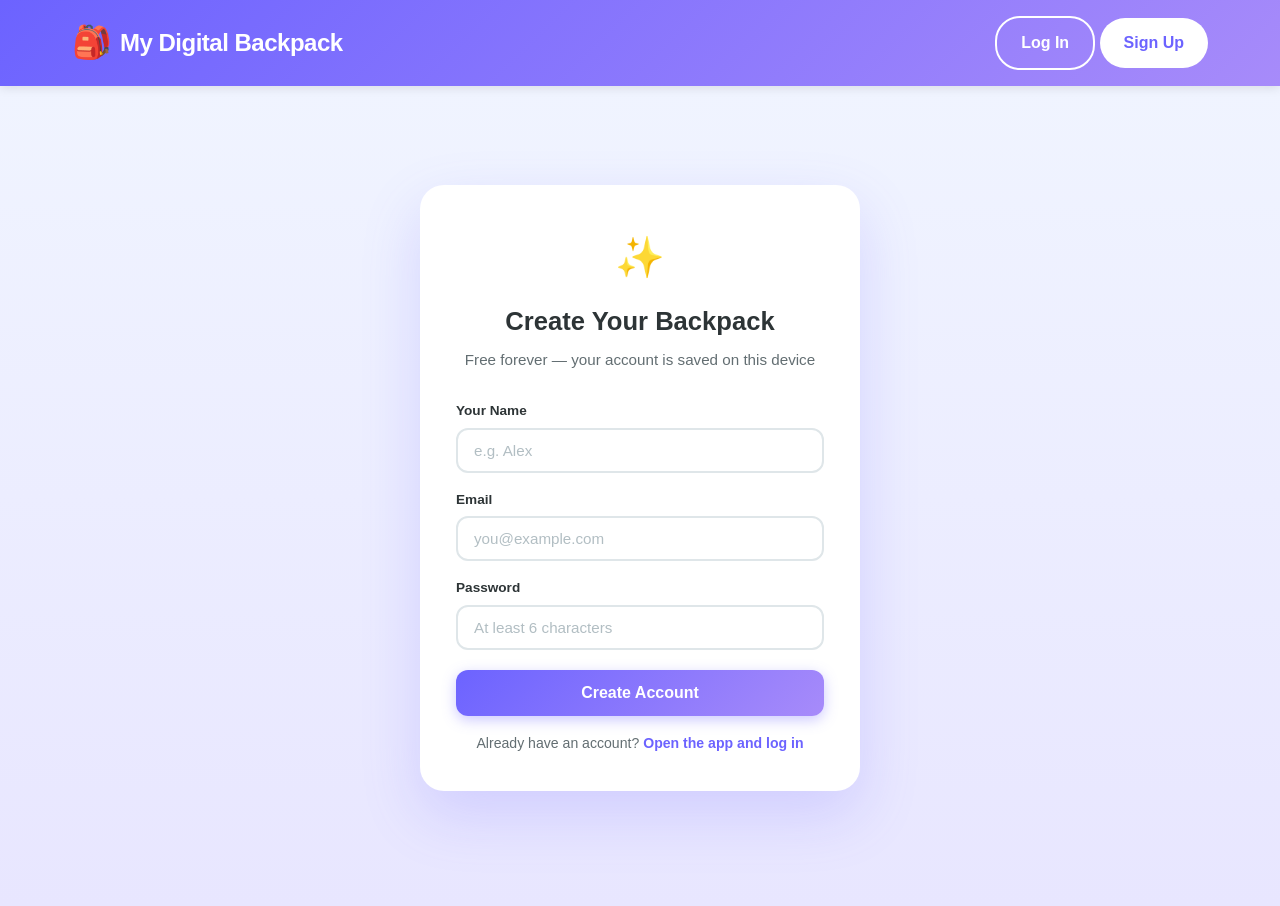
==== commit ee9ad355: "fixinf popups" ====
--- a/accountcreate.html
+++ b/accountcreate.html
@@ -6,6 +6,7 @@
   <title>Create Account — My Digital Backpack</title>
   <link rel="stylesheet" href="styles.css">
   <script src="auth.js" defer></script>
+  <script src="app-ui.js?v=2" defer></script>
 </head>
 <body class="account-create-page">
 
@@ -64,7 +65,7 @@
       var password = document.getElementById('acPassword').value;
       var result = await window.registerBackpackAccount(name, email, password);
       if (!result.ok) {
-        alert(result.message);
+        showAppToast(result.message, 'error');
         return;
       }
       window.location.href = 'index.html';
--- a/styles.css
+++ b/styles.css
@@ -25,6 +25,10 @@
   min-height: 100vh;
   display: flex;
   flex-direction: column;
+}
+
+[hidden] {
+  display: none !important;
 }
 
 /* =====================
@@ -319,60 +323,6 @@
   margin-bottom: 32px;
 }
 
-/* =====================
-   empty state - shown when a page has no content yet
-   ===================== */
-.empty-state {
-  display: flex;
-  flex-direction: column;
-  align-items: center;
-  justify-content: center;
-  padding: 80px 24px;
-  text-align: center;
-}
-
-.empty-state .empty-icon {
-  font-size: 4rem;
-  margin-bottom: 20px;
-  opacity: 0.6;
-}
-
-.empty-state h2 {
-  font-size: 1.25rem;
-  font-weight: 700;
-  color: var(--text);
-  margin-bottom: 8px;
-}
-
-.empty-state p {
-  font-size: 0.95rem;
-  color: var(--text-light);
-  max-width: 360px;
-  line-height: 1.6;
-  margin-bottom: 28px;
-}
-
-.btn-add {
-  display: inline-flex;
-  align-items: center;
-  gap: 8px;
-  background: var(--primary);
-  color: #fff !important;
-  border: none;
-  padding: 12px 28px;
-  border-radius: 999px;
-  font-size: 0.95rem;
-  font-weight: 600;
-  cursor: pointer;
-  transition: transform 0.2s, box-shadow 0.2s;
-  box-shadow: 0 4px 14px rgba(108, 99, 255, 0.35);
-  text-decoration: none;
-}
-
-.btn-add:hover {
-  transform: translateY(-2px);
-  box-shadow: 0 6px 20px rgba(108, 99, 255, 0.45);
-}
 
 /* =====================
    hero - the big full-screen intro at the top of the homepage
@@ -2275,8 +2225,180 @@
   margin-bottom: 1rem;
 }
 
+/* =====================
+   emoji picker modal (folder creation)
+   ===================== */
+.bp-emoji-overlay {
+  position: fixed;
+  inset: 0;
+  background: rgba(0, 0, 0, 0.4);
+  z-index: 100002;
+  display: flex;
+  align-items: center;
+  justify-content: center;
+}
+
+.bp-emoji-picker {
+  background: var(--surface);
+  border-radius: var(--radius);
+  padding: 1.5rem;
+  max-width: 340px;
+  width: 90%;
+  box-shadow: 0 8px 32px rgba(0, 0, 0, 0.18);
+}
+
+.bp-emoji-title {
+  font-weight: 700;
+  font-size: 1rem;
+  color: var(--text);
+  margin-bottom: 1rem;
+  text-align: center;
+}
+
+.bp-emoji-grid {
+  display: grid;
+  grid-template-columns: repeat(6, 1fr);
+  gap: 0.4rem;
+  margin-bottom: 1rem;
+}
+
+.bp-emoji-btn {
+  background: var(--bg);
+  border: none;
+  border-radius: 8px;
+  font-size: 1.4rem;
+  padding: 0.4rem;
+  cursor: pointer;
+  transition: background 0.15s, transform 0.1s;
+}
+
+.bp-emoji-btn:hover {
+  background: #e8e5ff;
+  transform: scale(1.2);
+}
+
+.bp-emoji-skip {
+  display: block;
+  width: 100%;
+  background: none;
+  border: 1.5px solid var(--border);
+  border-radius: 8px;
+  padding: 0.5rem;
+  font-size: 0.85rem;
+  color: var(--text-light);
+  cursor: pointer;
+  transition: border-color 0.15s, color 0.15s;
+}
+
+.bp-emoji-skip:hover {
+  border-color: var(--primary);
+  color: var(--primary);
+}
+
 .game-container iframe {
   max-width: 100%;
   aspect-ratio: 960 / 540;
   height: auto;
 }
+
+/* =====================
+   in-app toast + sheet (replaces alert/confirm/prompt — no “localhost…”)
+   ===================== */
+.app-toast {
+  position: fixed;
+  left: 50%;
+  transform: translateX(-50%);
+  top: 5.25rem;
+  z-index: 99990 !important;
+  max-width: min(22rem, calc(100vw - 2rem));
+  padding: 0.65rem 1.1rem;
+  font-size: 0.9rem;
+  font-weight: 700;
+  line-height: 1.4;
+  text-align: center;
+  color: #3d3550;
+  background: linear-gradient(145deg, #fdf8ff 0%, #f0e8ff 100%);
+  border: 2px solid rgba(108, 99, 255, 0.4);
+  border-radius: 999px;
+  box-shadow: 0 8px 28px rgba(108, 99, 255, 0.22);
+  pointer-events: none;
+}
+
+.app-toast--error {
+  color: #6b2d3a;
+  background: linear-gradient(145deg, #fff8fa 0%, #ffe0ea 100%);
+  border-color: rgba(255, 101, 132, 0.45);
+  box-shadow: 0 8px 24px rgba(255, 101, 132, 0.18);
+}
+
+.app-sheet-overlay {
+  position: fixed;
+  inset: 0;
+  z-index: 99995 !important;
+  background: rgba(45, 52, 54, 0.42);
+  display: flex;
+  align-items: center;
+  justify-content: center;
+  padding: 1rem;
+}
+
+.app-sheet {
+  background: var(--surface);
+  border-radius: var(--radius);
+  padding: 1.35rem 1.5rem;
+  max-width: 22rem;
+  width: 100%;
+  box-shadow: 0 16px 48px rgba(0, 0, 0, 0.18);
+  border: 1px solid var(--border);
+}
+
+.app-sheet-text {
+  font-size: 0.98rem;
+  font-weight: 600;
+  color: var(--text);
+  line-height: 1.45;
+  margin: 0 0 1rem;
+}
+
+.app-sheet-input {
+  display: none;
+  width: 100%;
+  padding: 0.65rem 0.85rem;
+  font-size: 0.95rem;
+  border: 2px solid var(--border);
+  border-radius: 12px;
+  margin-bottom: 1rem;
+  font-family: inherit;
+}
+
+.app-sheet-input.app-sheet-input--show {
+  display: block;
+}
+
+.app-sheet-actions {
+  display: flex;
+  gap: 0.6rem;
+  justify-content: flex-end;
+  flex-wrap: wrap;
+}
+
+.app-sheet-btn {
+  padding: 0.55rem 1.15rem;
+  font-size: 0.9rem;
+  font-weight: 600;
+  border-radius: 999px;
+  cursor: pointer;
+  border: none;
+  font-family: inherit;
+}
+
+.app-sheet-btn--ghost {
+  background: var(--bg);
+  color: var(--text);
+  border: 2px solid var(--border);
+}
+
+.app-sheet-btn--primary {
+  background: linear-gradient(135deg, #6c63ff 0%, #9b8cff 100%);
+  color: #fff;
+}
